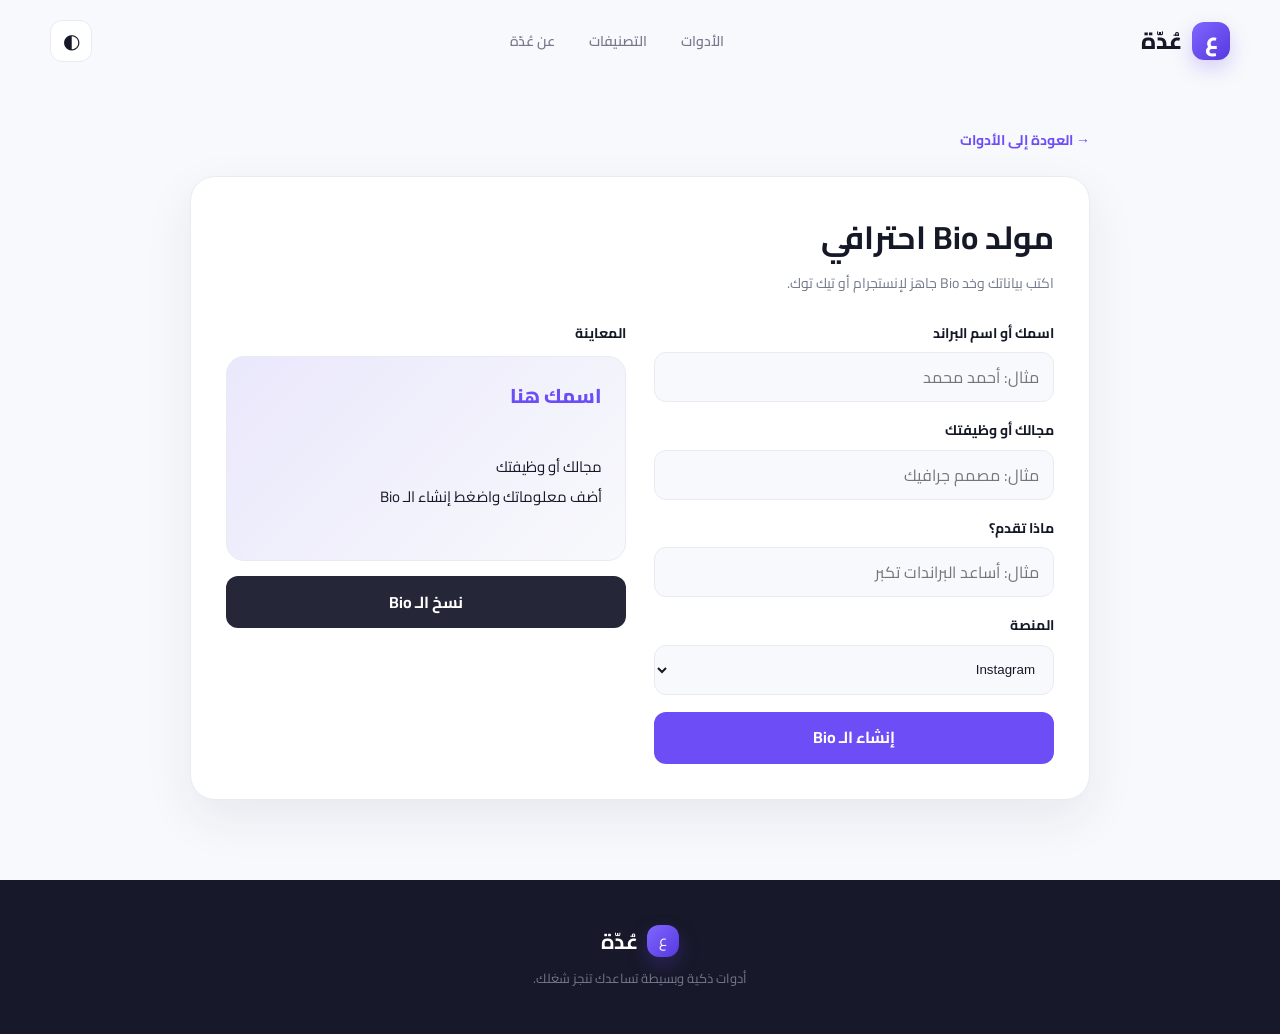
==== bio.html @ 4168fe05 "Add files via upload" ====
<!DOCTYPE html>
<html lang="ar" dir="rtl">
<head>
  <meta charset="UTF-8" />
  <meta name="viewport" content="width=device-width, initial-scale=1.0" />

  <title>مولد Bio احترافي | عُدّة</title>
  <link rel="icon" type="image/svg+xml" href="favicon.svg" />

  <meta
    name="description"
    content="أنشئ Bio احترافي لإنستجرام وتيك توك مجانًا."
  />

  <link rel="preconnect" href="https://fonts.googleapis.com" />
  <link rel="preconnect" href="https://fonts.gstatic.com" crossorigin />
  <link
    href="https://fonts.googleapis.com/css2?family=Cairo:wght@400;500;600;700;800&display=swap"
    rel="stylesheet"
  />

  <link rel="stylesheet" href="style.css" />

  <style>
    .tool-page {
      width: min(900px, calc(100% - 30px ));
      margin: 45px auto 80px;
    }

    .back-link {
      display: inline-block;
      margin-bottom: 25px;
      color: var(--primary);
      font-size: 14px;
      font-weight: 700;
    }

    .tool-box {
      padding: 35px;
      border: 1px solid var(--border);
      border-radius: 25px;
      background: var(--surface);
      box-shadow: var(--shadow);
    }

    .tool-title {
      margin-bottom: 8px;
      font-size: 32px;
    }

    .tool-description {
      margin-bottom: 28px;
      color: var(--muted);
      font-size: 14px;
    }

    .bio-layout {
      display: grid;
      grid-template-columns: 1fr 1fr;
      gap: 28px;
    }

    .form-group {
      margin-bottom: 17px;
    }

    .form-label {
      display: block;
      margin-bottom: 8px;
      font-size: 14px;
      font-weight: 700;
    }

    .form-input,
    .form-select {
      width: 100%;
      height: 50px;
      padding: 0 14px;
      border: 1px solid var(--border);
      border-radius: 12px;
      outline: none;
      color: var(--text);
      background: var(--bg);
    }

    .form-input:focus,
    .form-select:focus {
      border-color: var(--primary);
    }

    .generate-button,
    .copy-button {
      width: 100%;
      height: 52px;
      border: none;
      border-radius: 12px;
      color: white;
      background: var(--primary);
      cursor: pointer;
      font-weight: 700;
      transition: 0.2s ease;
    }

    .generate-button:hover,
    .copy-button:hover {
      background: var(--primary-dark);
    }

    .preview-title {
      margin-bottom: 12px;
      font-size: 14px;
      font-weight: 700;
    }

    .bio-preview {
      min-height: 205px;
      margin-bottom: 15px;
      padding: 23px;
      border: 1px solid var(--border);
      border-radius: 18px;
      background:
        linear-gradient(135deg, rgba(108, 77, 246, 0.1), transparent),
        var(--bg);
    }

    .preview-name {
      margin-bottom: 10px;
      color: var(--primary);
      font-size: 20px;
      font-weight: 800;
    }

    .preview-text {
      min-height: 90px;
      color: var(--text);
      font-size: 15px;
      line-height: 2;
      white-space: pre-line;
    }

    .copy-button {
      background: #252638;
    }

    .copy-button:hover {
      background: #161725;
    }

    .copy-message {
      display: none;
      margin-top: 10px;
      color: #32a56a;
      font-size: 13px;
      text-align: center;
    }

    @media (max-width: 650px) {
      .tool-box {
        padding: 24px 18px;
      }

      .tool-title {
        font-size: 26px;
      }

      .bio-layout {
        grid-template-columns: 1fr;
      }
    }
  </style>
</head>

<body>
  <header class="navbar">
    <a href="index.html" class="logo">
      <span class="logo-icon">ع</span>
      <span>عُدّة</span>
    </a>

    <nav class="nav-links">
      <a href="index.html#tools">الأدوات</a>
      <a href="index.html#categories">التصنيفات</a>
      <a href="index.html#about">عن عُدّة</a>
    </nav>

    <button class="theme-button" id="themeButton">◐</button>
  </header>

  <main class="tool-page">
    <a href="index.html" class="back-link">→ العودة إلى الأدوات</a>

    <section class="tool-box">
      <h1 class="tool-title">مولد Bio احترافي</h1>

      <p class="tool-description">
        اكتب بياناتك وخد Bio جاهز لإنستجرام أو تيك توك.
      </p>

      <div class="bio-layout">
        <div>
          <div class="form-group">
            <label class="form-label" for="nameInput">اسمك أو اسم البراند</label>
            <input
              class="form-input"
              id="nameInput"
              type="text"
              placeholder="مثال: أحمد محمد"
            />
          </div>

          <div class="form-group">
            <label class="form-label" for="jobInput">مجالك أو وظيفتك</label>
            <input
              class="form-input"
              id="jobInput"
              type="text"
              placeholder="مثال: مصمم جرافيك"
            />
          </div>

          <div class="form-group">
            <label class="form-label" for="goalInput">ماذا تقدم؟</label>
            <input
              class="form-input"
              id="goalInput"
              type="text"
              placeholder="مثال: أساعد البراندات تكبر"
            />
          </div>

          <div class="form-group">
            <label class="form-label" for="platformSelect">المنصة</label>
            <select class="form-select" id="platformSelect">
              <option value="instagram">Instagram</option>
              <option value="tiktok">TikTok</option>
              <option value="linkedin">LinkedIn</option>
            </select>
          </div>

          <button class="generate-button" id="generateButton">
            إنشاء الـ Bio
          </button>
        </div>

        <div>
          <div class="preview-title">المعاينة</div>

          <div class="bio-preview">
            <div class="preview-name" id="previewName">
              اسمك هنا
            </div>

            <div class="preview-text" id="previewText">
              مجالك أو وظيفتك
              أضف معلوماتك واضغط إنشاء الـ Bio
            </div>
          </div>

          <button class="copy-button" id="copyButton">
            نسخ الـ Bio
          </button>

          <div class="copy-message" id="copyMessage">
            تم نسخ الـ Bio بنجاح
          </div>
        </div>
      </div>
    </section>
  </main>

  <footer>
    <div class="footer-logo">
      <span class="logo-icon">ع</span>
      <strong>عُدّة</strong>
    </div>

    <p>أدوات ذكية وبسيطة تساعدك تنجز شغلك.</p>
  </footer>

  <script>
    const nameInput = document.getElementById("nameInput");
    const jobInput = document.getElementById("jobInput");
    const goalInput = document.getElementById("goalInput");
    const platformSelect = document.getElementById("platformSelect");
    const generateButton = document.getElementById("generateButton");
    const copyButton = document.getElementById("copyButton");
    const previewName = document.getElementById("previewName");
    const previewText = document.getElementById("previewText");
    const copyMessage = document.getElementById("copyMessage");
    const themeButton = document.getElementById("themeButton");

    let generatedBio = "";

    generateButton.addEventListener("click", function () {
      const name = nameInput.value.trim() || "اسمك هنا";
      const job = jobInput.value.trim() || "صانع محتوى";
      const goal = goalInput.value.trim() || "أشارك أفكاري وخبرتي";

      let icon = "✨";

      if (platformSelect.value === "tiktok") {
        icon = "🎥";
      }

      if (platformSelect.value === "linkedin") {
        icon = "💼";
      }

      generatedBio =
        `${icon} ${job}\n` +
        `${goal}\n` +
        `📩 للتعاون والشغل: راسلني\n` +
        `👇 تابعني للمزيد`;

      previewName.textContent = name;
      previewText.textContent = generatedBio;
      copyMessage.style.display = "none";
    });

    copyButton.addEventListener("click", async function () {
      if (!generatedBio) {
        generatedBio = previewText.textContent;
      }

      try {
        await navigator.clipboard.writeText(generatedBio);
        copyMessage.style.display = "block";

        setTimeout(function () {
          copyMessage.style.display = "none";
        }, 2500);
      } catch (error) {
        alert("حدد النص وانسخه يدويًا.");
      }
    });

    themeButton.addEventListener("click", function () {
      document.body.classList.toggle("dark");

      themeButton.textContent =
        document.body.classList.contains("dark") ? "☀" : "◐";
    });
  </script>
</body>
</html>
---- style.css ----
:root {
    --bg: #f8f9fc;
    --surface: #ffffff;
    --text: #151827;
    --muted: #74798c;
    --border: #e9ebf2;
    --primary: #6c4df6;
    --primary-dark: #5639df;
    --shadow: 0 18px 50px rgba(40, 35, 90, 0.08 );
  }
  
  * {
    margin: 0;
    padding: 0;
    box-sizing: border-box;
  }
  
  html {
    scroll-behavior: smooth;
  }
  
  body {
    background: var(--bg);
    color: var(--text);
    font-family: "Cairo", sans-serif;
    line-height: 1.6;
  }
  
  a {
    color: inherit;
    text-decoration: none;
  }
  
  button,
  input {
    font: inherit;
  }
  
  .navbar {
    width: min(1180px, calc(100% - 40px));
    height: 82px;
    margin: auto;
    display: flex;
    align-items: center;
    justify-content: space-between;
  }
  
  .logo {
    display: flex;
    align-items: center;
    gap: 10px;
    font-size: 23px;
    font-weight: 800;
  }
  
  .logo-icon {
    width: 38px;
    height: 38px;
    display: grid;
    place-items: center;
    color: white;
    border-radius: 12px;
    background: linear-gradient(135deg, #8066ff, #5639df);
    box-shadow: 0 8px 20px rgba(108, 77, 246, 0.25);
  }
  
  .nav-links {
    display: flex;
    gap: 34px;
    color: var(--muted);
    font-size: 14px;
    font-weight: 600;
  }
  
  .nav-links a {
    transition: color 0.2s ease;
  }
  
  .nav-links a:hover {
    color: var(--primary);
  }
  
  .theme-button {
    width: 42px;
    height: 42px;
    border: 1px solid var(--border);
    border-radius: 12px;
    background: var(--surface);
    color: var(--text);
    cursor: pointer;
    font-size: 20px;
  }
  
  .hero {
    width: min(1180px, calc(100% - 40px));
    min-height: 540px;
    margin: 35px auto 70px;
    padding: 60px 75px;
    display: flex;
    align-items: center;
    justify-content: space-between;
    overflow: hidden;
    border-radius: 34px;
    background:
      radial-gradient(circle at 85% 25%, rgba(143, 122, 255, 0.24), transparent 25%),
      linear-gradient(135deg, #181a31, #292450);
    color: white;
  }
  
  .hero-content {
    max-width: 570px;
  }
  
  .badge {
    width: fit-content;
    display: flex;
    align-items: center;
    gap: 9px;
    margin-bottom: 20px;
    padding: 7px 13px;
    border: 1px solid rgba(255, 255, 255, 0.15);
    border-radius: 30px;
    color: #d7d2ff;
    background: rgba(255, 255, 255, 0.08);
    font-size: 12px;
  }
  
  .badge-dot {
    width: 7px;
    height: 7px;
    border-radius: 50%;
    background: #8c77ff;
    box-shadow: 0 0 12px #8c77ff;
  }
  
  .hero h1 {
    margin-bottom: 17px;
    font-size: clamp(38px, 5vw, 64px);
    line-height: 1.2;
    letter-spacing: -2px;
  }
  
  .hero h1 span {
    display: block;
    color: #a796ff;
  }
  
  .hero p {
    max-width: 500px;
    margin-bottom: 28px;
    color: #c6c5d6;
    font-size: 16px;
  }
  
  .search-box {
    height: 60px;
    display: flex;
    align-items: center;
    gap: 12px;
    padding: 7px 8px 7px 18px;
    border-radius: 16px;
    background: white;
  }
  
  .search-icon {
    color: #8a8da0;
    font-size: 27px;
    transform: rotate(-20deg);
  }
  
  .search-box input {
    flex: 1;
    min-width: 0;
    border: none;
    outline: none;
    color: var(--text);
    background: transparent;
  }
  
  .search-box input::placeholder {
    color: #a3a5b3;
  }
  
  .search-box button {
    height: 46px;
    padding: 0 25px;
    border: none;
    border-radius: 11px;
    color: white;
    background: var(--primary);
    cursor: pointer;
    transition: background 0.2s ease;
  }
  
  .search-box button:hover {
    background: var(--primary-dark);
  }
  
  .quick-links {
    display: flex;
    align-items: center;
    flex-wrap: wrap;
    gap: 8px;
    margin-top: 16px;
    color: #a8a8ba;
    font-size: 12px;
  }
  
  .quick-link {
    padding: 3px 9px;
    border: 1px solid rgba(255, 255, 255, 0.16);
    border-radius: 20px;
    color: #d5d1ff;
    background: transparent;
    cursor: pointer;
  }
  
  .hero-decoration {
    position: relative;
    width: 360px;
    height: 340px;
  }
  
  .main-orb {
    position: absolute;
    top: 55px;
    left: 65px;
    width: 235px;
    height: 235px;
    display: grid;
    place-items: center;
    border: 1px solid rgba(255, 255, 255, 0.25);
    border-radius: 50%;
    background: linear-gradient(145deg, #8d75ff, #513cd3);
    box-shadow:
      0 0 0 24px rgba(128, 103, 255, 0.08),
      0 0 0 48px rgba(128, 103, 255, 0.05),
      0 25px 70px rgba(0, 0, 0, 0.3);
  }
  
  .orb-symbol {
    color: white;
    font-size: 100px;
    font-weight: 800;
  }
  
  .floating-card {
    position: absolute;
    z-index: 2;
    display: flex;
    align-items: center;
    gap: 10px;
    padding: 12px 15px;
    border: 1px solid rgba(255, 255, 255, 0.12);
    border-radius: 13px;
    background: rgba(255, 255, 255, 0.1);
    backdrop-filter: blur(12px);
    box-shadow: 0 15px 30px rgba(0, 0, 0, 0.16);
  }
  
  .floating-card > span {
    color: #a796ff;
    font-size: 22px;
  }
  
  .floating-card strong,
  .floating-card small {
    display: block;
  }
  
  .floating-card strong {
    font-size: 12px;
  }
  
  .floating-card small {
    color: #b8b5c9;
    font-size: 10px;
  }
  
  .card-one {
    top: 25px;
    right: -5px;
  }
  
  .card-two {
    bottom: 22px;
    left: 5px;
  }
  
  .tools-section,
  .categories-section {
    width: min(1180px, calc(100% - 40px));
    margin: 0 auto 90px;
  }
  
  .section-heading {
    display: flex;
    align-items: end;
    justify-content: space-between;
    margin-bottom: 28px;
  }
  
  .section-label {
    color: var(--primary);
    font-size: 12px;
    font-weight: 800;
  }
  
  .section-heading h2 {
    margin-top: 4px;
    font-size: 28px;
  }
  
  .view-all {
    color: var(--primary);
    font-size: 13px;
    font-weight: 700;
  }
  
  .tools-grid {
    display: grid;
    grid-template-columns: repeat(3, 1fr);
    gap: 18px;
  }
  
  .tool-card {
    min-height: 235px;
    padding: 24px;
    border: 1px solid var(--border);
    border-radius: 20px;
    background: var(--surface);
    box-shadow: 0 5px 18px rgba(35, 33, 70, 0.025);
    transition: transform 0.25s ease, box-shadow 0.25s ease;
  }
  
  .tool-card:hover {
    transform: translateY(-6px);
    box-shadow: var(--shadow);
  }
  
  .tool-icon {
    width: 48px;
    height: 48px;
    display: grid;
    place-items: center;
    margin-bottom: 18px;
    border-radius: 14px;
    font-size: 23px;
    font-weight: 700;
  }
  
  .purple {
    color: #765ef1;
    background: #eeeaff;
  }
  
  .blue {
    color: #438edf;
    background: #e8f3ff;
  }
  
  .orange {
    color: #ee9b3c;
    background: #fff2df;
  }
  
  .green {
    color: #45ad76;
    background: #e3f8ec;
  }
  
  .pink {
    color: #e45e93;
    background: #ffe8f1;
  }
  
  .yellow {
    color: #d3a325;
    background: #fff7d8;
  }
  
  .tool-category {
    color: var(--muted);
    font-size: 11px;
  }
  
  .tool-card h3 {
    margin: 3px 0 5px;
    font-size: 17px;
  }
  
  .tool-card p {
    min-height: 48px;
    color: var(--muted);
    font-size: 12px;
  }
  
  .tool-link {
    display: inline-block;
    margin-top: 13px;
    color: var(--primary);
    font-size: 12px;
    font-weight: 700;
  }
  
  .tool-link span {
    display: inline-block;
    margin-right: 4px;
    transition: transform 0.2s ease;
  }
  
  .tool-link:hover span {
    transform: translateX(-4px);
  }
  
  .categories-section {
    padding: 55px 0;
  }
  
  .centered {
    display: block;
    text-align: center;
  }
  
  .categories-grid {
    display: grid;
    grid-template-columns: repeat(4, 1fr);
    gap: 16px;
  }
  
  .category-card {
    padding: 26px 15px;
    border: 1px solid var(--border);
    border-radius: 18px;
    background: var(--surface);
    cursor: pointer;
    transition: 0.2s ease;
  }
  
  .category-card:hover {
    border-color: var(--primary);
    transform: translateY(-4px);
  }
  
  .category-card span,
  .category-card strong,
  .category-card small {
    display: block;
  }
  
  .category-card span {
    margin-bottom: 10px;
    color: var(--primary);
    font-size: 28px;
  }
  
  .category-card strong {
    font-size: 14px;
  }
  
  .category-card small {
    margin-top: 3px;
    color: var(--muted);
    font-size: 11px;
  }
  
  .no-results {
    display: none;
    padding: 35px;
    color: var(--muted);
    text-align: center;
  }
  
  footer {
    padding: 45px 20px;
    color: var(--muted);
    background: #171829;
    text-align: center;
  }
  
  .footer-logo {
    display: flex;
    align-items: center;
    justify-content: center;
    gap: 9px;
    margin-bottom: 10px;
    color: white;
    font-size: 21px;
  }
  
  .footer-logo .logo-icon {
    width: 32px;
    height: 32px;
    font-size: 15px;
  }
  
  footer p {
    font-size: 13px;
  }
  
  .copyright {
    display: block;
    margin-top: 25px;
    color: #77798d;
    font-size: 11px;
  }
  
  body.dark {
    --bg: #10111d;
    --surface: #191a29;
    --text: #f5f4fb;
    --muted: #a4a5b5;
    --border: #292b3c;
    --shadow: 0 18px 50px rgba(0, 0, 0, 0.24);
  }
  
  @media (max-width: 850px) {
    .hero {
      padding: 50px 35px;
    }
  
    .hero-decoration {
      display: none;
    }
  
    .tools-grid {
      grid-template-columns: repeat(2, 1fr);
    }
  
    .categories-grid {
      grid-template-columns: repeat(2, 1fr);
    }
  }
  
  @media (max-width: 580px) {
    .navbar {
      height: 70px;
    }
  
    .nav-links {
      display: none;
    }
  
    .hero {
      width: calc(100% - 24px);
      min-height: auto;
      margin-top: 15px;
      padding: 38px 22px;
      border-radius: 25px;
    }
  
    .hero h1 {
      font-size: 40px;
    }
  
    .search-box {
      height: auto;
      flex-wrap: wrap;
      padding: 8px;
    }
  
    .search-icon {
      margin-right: 8px;
    }
  
    .search-box input {
      width: calc(100% - 55px);
      height: 44px;
    }
  
    .search-box button {
      width: 100%;
    }
  
    .tools-section,
    .categories-section {
      width: calc(100% - 24px);
    }
  
    .section-heading {
      align-items: start;
      flex-direction: column;
      gap: 10px;
    }
  
    .tools-grid,
    .categories-grid {
      grid-template-columns: 1fr;
    }
  }
  .show-all-button {
    display: block;
    margin: 16px auto 0;
    padding: 10px 20px;
    border: 1px solid var(--primary);
    border-radius: 10px;
    color: var(--primary);
    background: transparent;
    cursor: pointer;
    font-size: 13px;
    font-weight: 700;
    transition: 0.2s ease;
  }
  
  .show-all-button:hover {
    color: white;
    background: var(--primary);
  }
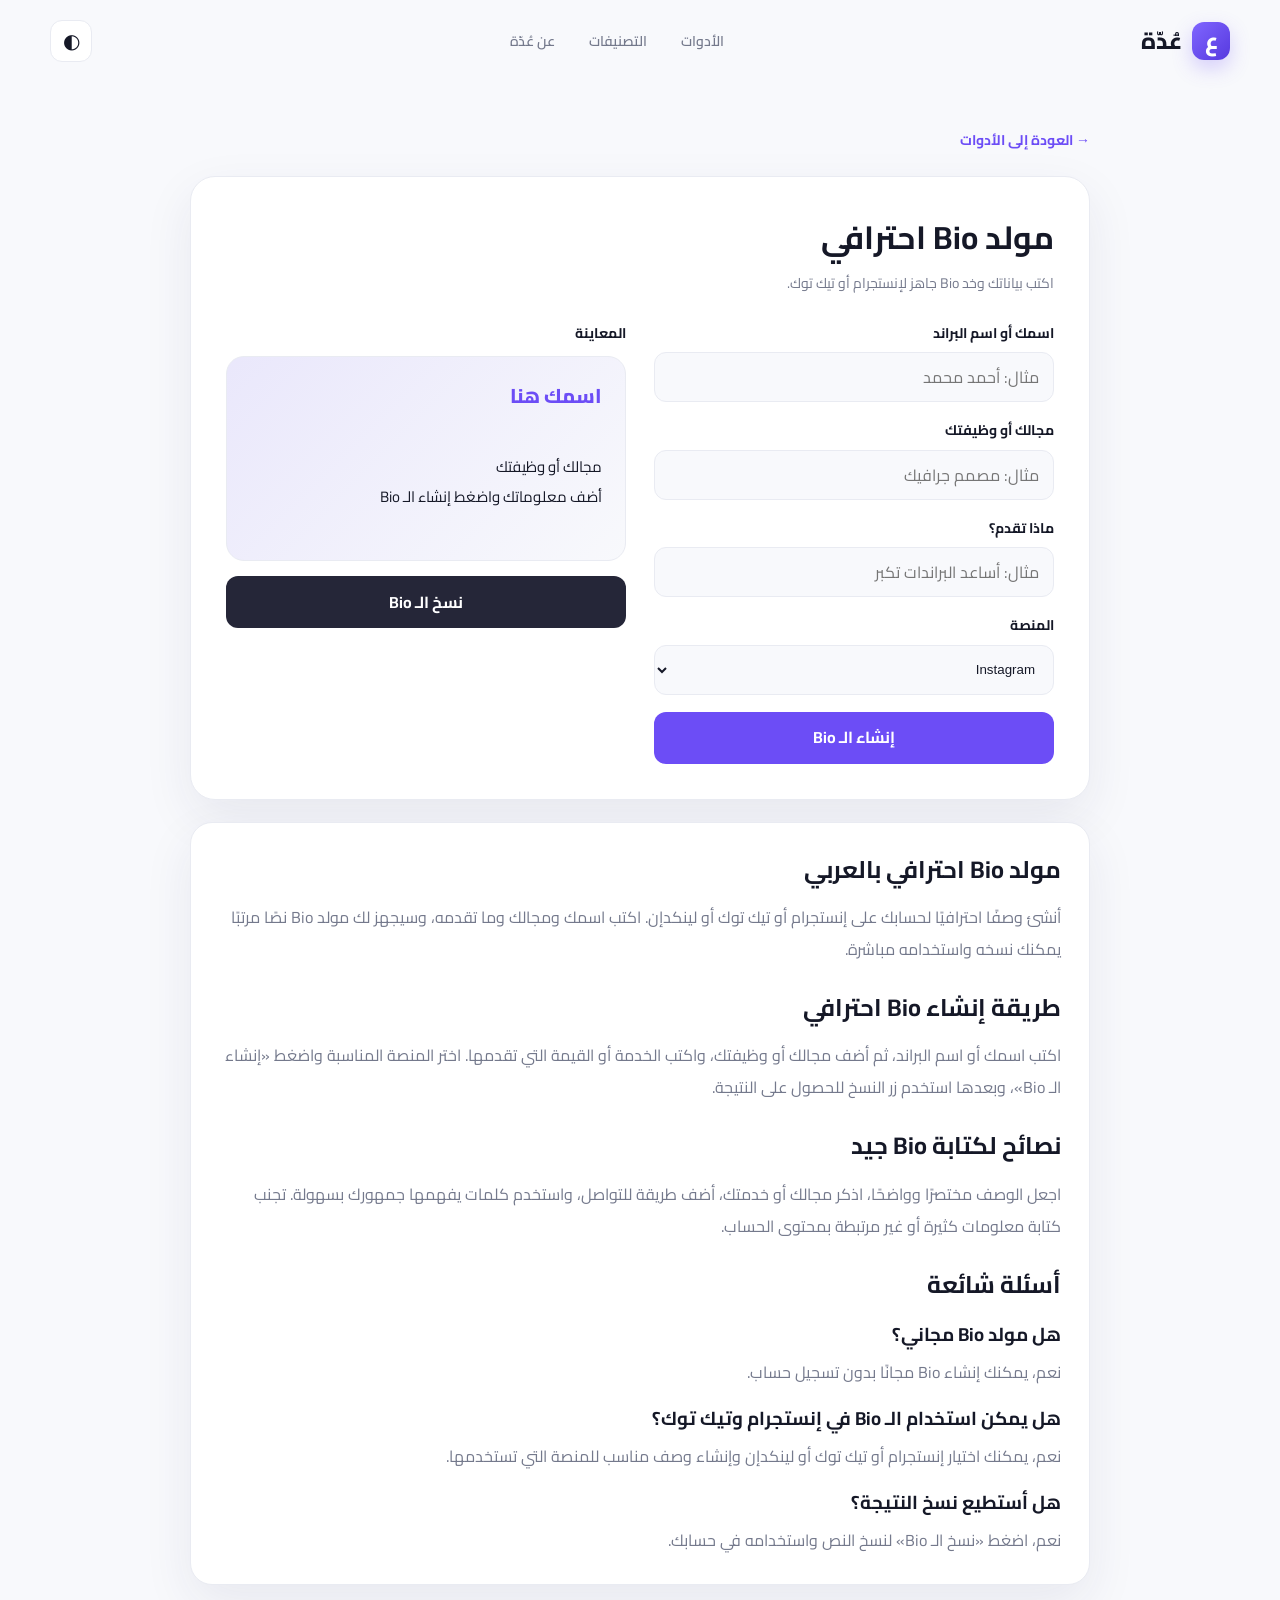
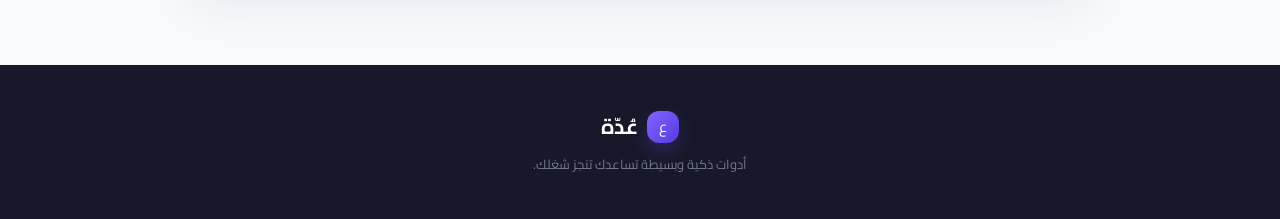
==== commit 373b97f4: "Update bio.html" ====
--- a/bio.html
+++ b/bio.html
@@ -4,13 +4,36 @@
   <meta charset="UTF-8" />
   <meta name="viewport" content="width=device-width, initial-scale=1.0" />
 
-  <title>مولد Bio احترافي | عُدّة</title>
+  <title>مولد Bio احترافي لإنستجرام وتيك توك | عُدّة</title>
+
   <link rel="icon" type="image/svg+xml" href="favicon.svg" />
 
   <meta
-    name="description"
-    content="أنشئ Bio احترافي لإنستجرام وتيك توك مجانًا."
-  />
+  name="description"
+  content="أنشئ Bio احترافي بالعربي لإنستجرام وتيك توك ولينكدإن مجانًا، مع إمكانية نسخ النتيجة بضغطة واحدة."
+/>
+<link
+  rel="canonical"
+  href="https://odda-tools.github.io/odda/bio.html"
+/>
+
+<meta
+  property="og:title"
+  content="مولد Bio احترافي لإنستجرام وتيك توك | عُدّة"
+/>
+
+<meta
+  property="og:description"
+  content="أنشئ Bio احترافي لحسابك على السوشيال ميديا مجانًا وبسهولة."
+/>
+
+<meta
+  property="og:url"
+  content="https://odda-tools.github.io/odda/bio.html"
+/>
+
+<meta property="og:type" content="website" />
+
 
   <link rel="preconnect" href="https://fonts.googleapis.com" />
   <link rel="preconnect" href="https://fonts.gstatic.com" crossorigin />
@@ -266,6 +289,76 @@
         </div>
       </div>
     </section>
+    <section
+  style="
+    margin-top: 22px;
+    padding: 28px;
+    border: 1px solid var(--border );
+    border-radius: 22px;
+    background: var(--surface);
+    box-shadow: var(--shadow);
+  "
+>
+  <h2 style="margin-bottom: 12px;">
+    مولد Bio احترافي بالعربي
+  </h2>
+
+  <p style="color: var(--muted); line-height: 2;">
+    أنشئ وصفًا احترافيًا لحسابك على إنستجرام أو تيك توك أو لينكدإن.
+    اكتب اسمك ومجالك وما تقدمه، وسيجهز لك مولد Bio نصًا مرتبًا
+    يمكنك نسخه واستخدامه مباشرة.
+  </p>
+
+  <h2 style="margin: 24px 0 12px;">
+    طريقة إنشاء Bio احترافي
+  </h2>
+
+  <p style="color: var(--muted); line-height: 2;">
+    اكتب اسمك أو اسم البراند، ثم أضف مجالك أو وظيفتك، واكتب الخدمة أو
+    القيمة التي تقدمها. اختر المنصة المناسبة واضغط «إنشاء الـ Bio»،
+    وبعدها استخدم زر النسخ للحصول على النتيجة.
+  </p>
+
+  <h2 style="margin: 24px 0 12px;">
+    نصائح لكتابة Bio جيد
+  </h2>
+
+  <p style="color: var(--muted); line-height: 2;">
+    اجعل الوصف مختصرًا وواضحًا، اذكر مجالك أو خدمتك، أضف طريقة للتواصل،
+    واستخدم كلمات يفهمها جمهورك بسهولة. تجنب كتابة معلومات كثيرة أو
+    غير مرتبطة بمحتوى الحساب.
+  </p>
+
+  <h2 style="margin: 24px 0 12px;">
+    أسئلة شائعة
+  </h2>
+
+  <h3 style="margin: 16px 0 6px;">
+    هل مولد Bio مجاني؟
+  </h3>
+
+  <p style="color: var(--muted); line-height: 2;">
+    نعم، يمكنك إنشاء Bio مجانًا بدون تسجيل حساب.
+  </p>
+
+  <h3 style="margin: 16px 0 6px;">
+    هل يمكن استخدام الـ Bio في إنستجرام وتيك توك؟
+  </h3>
+
+  <p style="color: var(--muted); line-height: 2;">
+    نعم، يمكنك اختيار إنستجرام أو تيك توك أو لينكدإن وإنشاء وصف مناسب
+    للمنصة التي تستخدمها.
+  </p>
+
+  <h3 style="margin: 16px 0 6px;">
+    هل أستطيع نسخ النتيجة؟
+  </h3>
+
+  <p style="color: var(--muted); line-height: 2;">
+    نعم، اضغط «نسخ الـ Bio» لنسخ النص واستخدامه في حسابك.
+  </p>
+</section>
+
   </main>
 
   <footer>
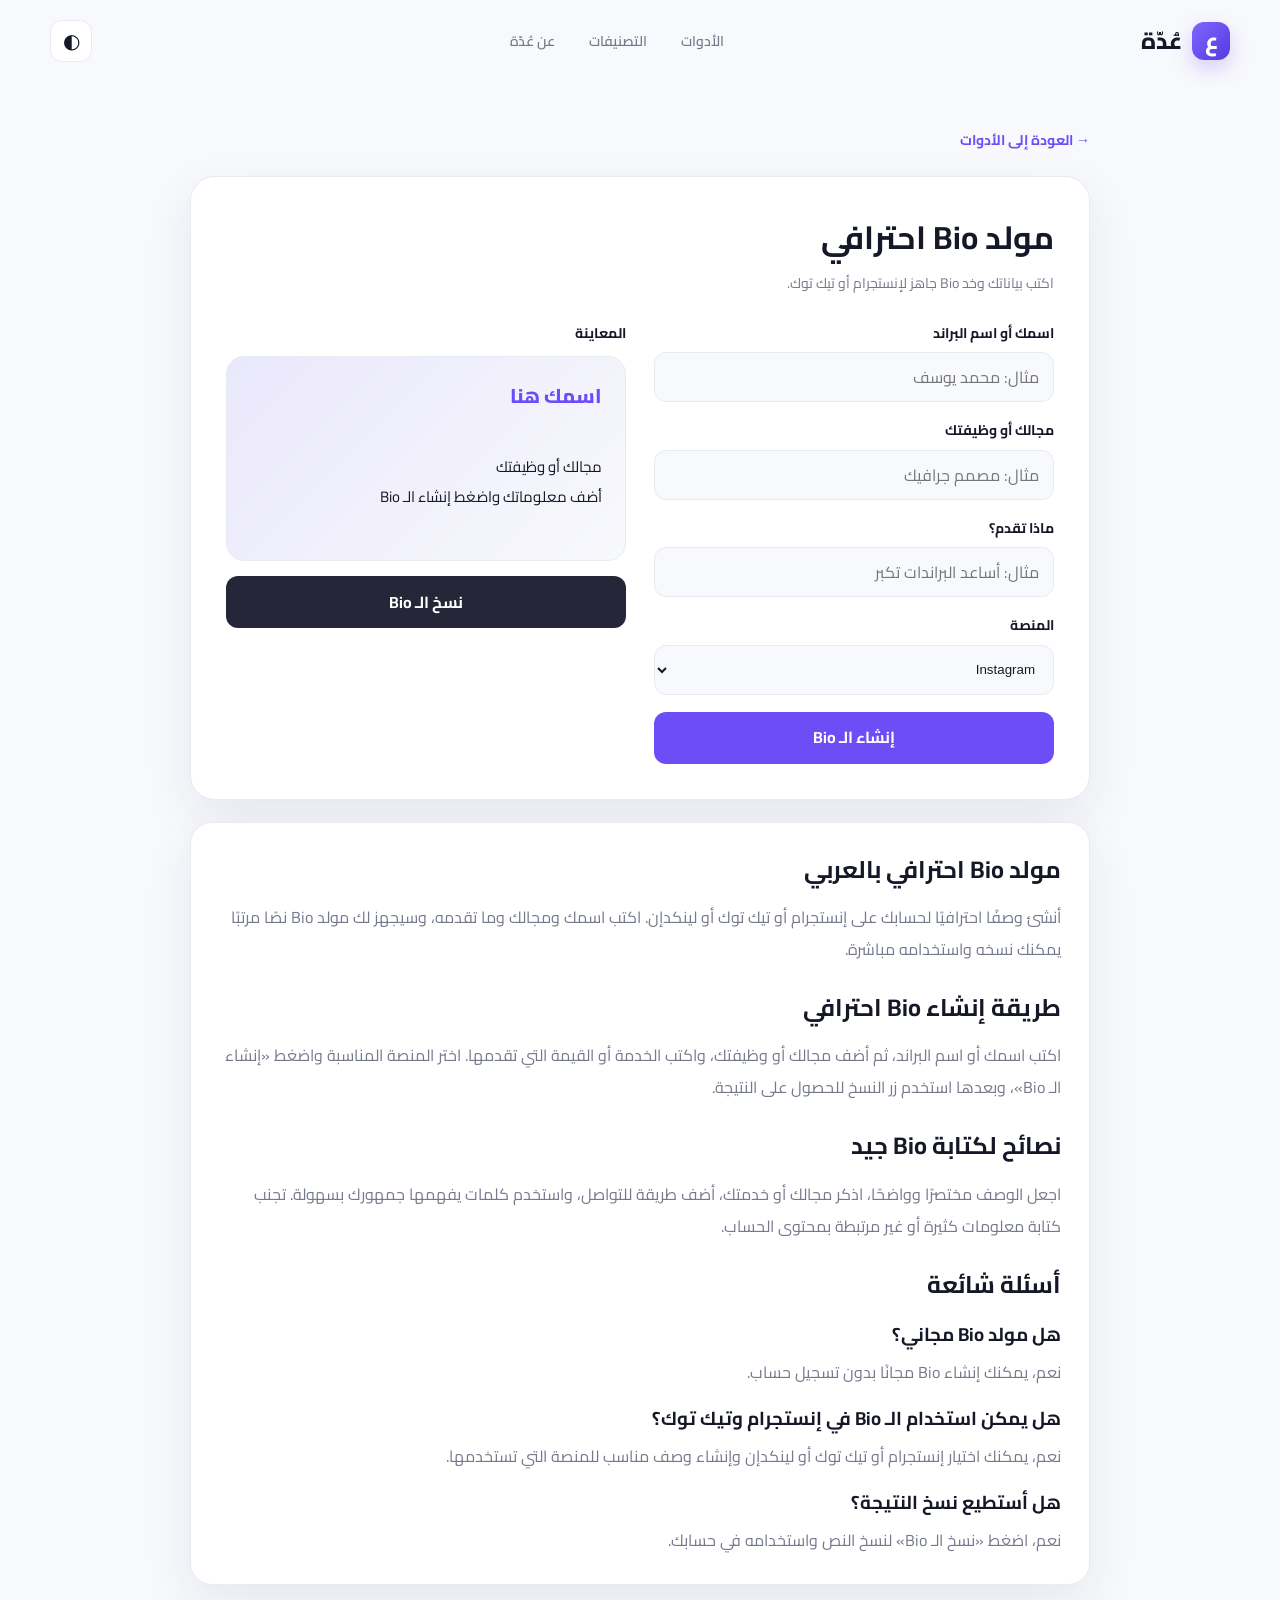
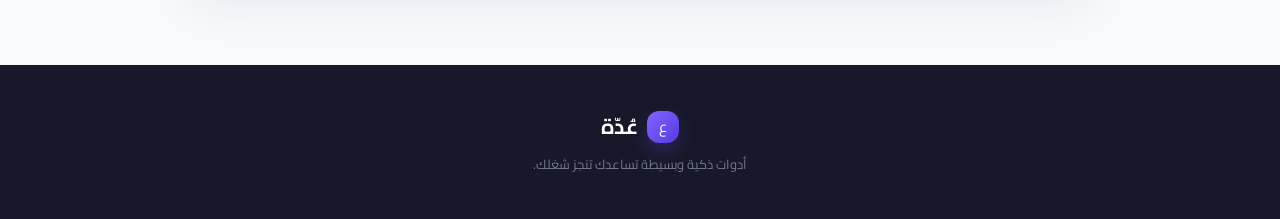
==== commit 82f7532e: "Update bio.html" ====
--- a/bio.html
+++ b/bio.html
@@ -227,7 +227,7 @@
               class="form-input"
               id="nameInput"
               type="text"
-              placeholder="مثال: أحمد محمد"
+              placeholder="مثال: محمد يوسف"
             />
           </div>
 
